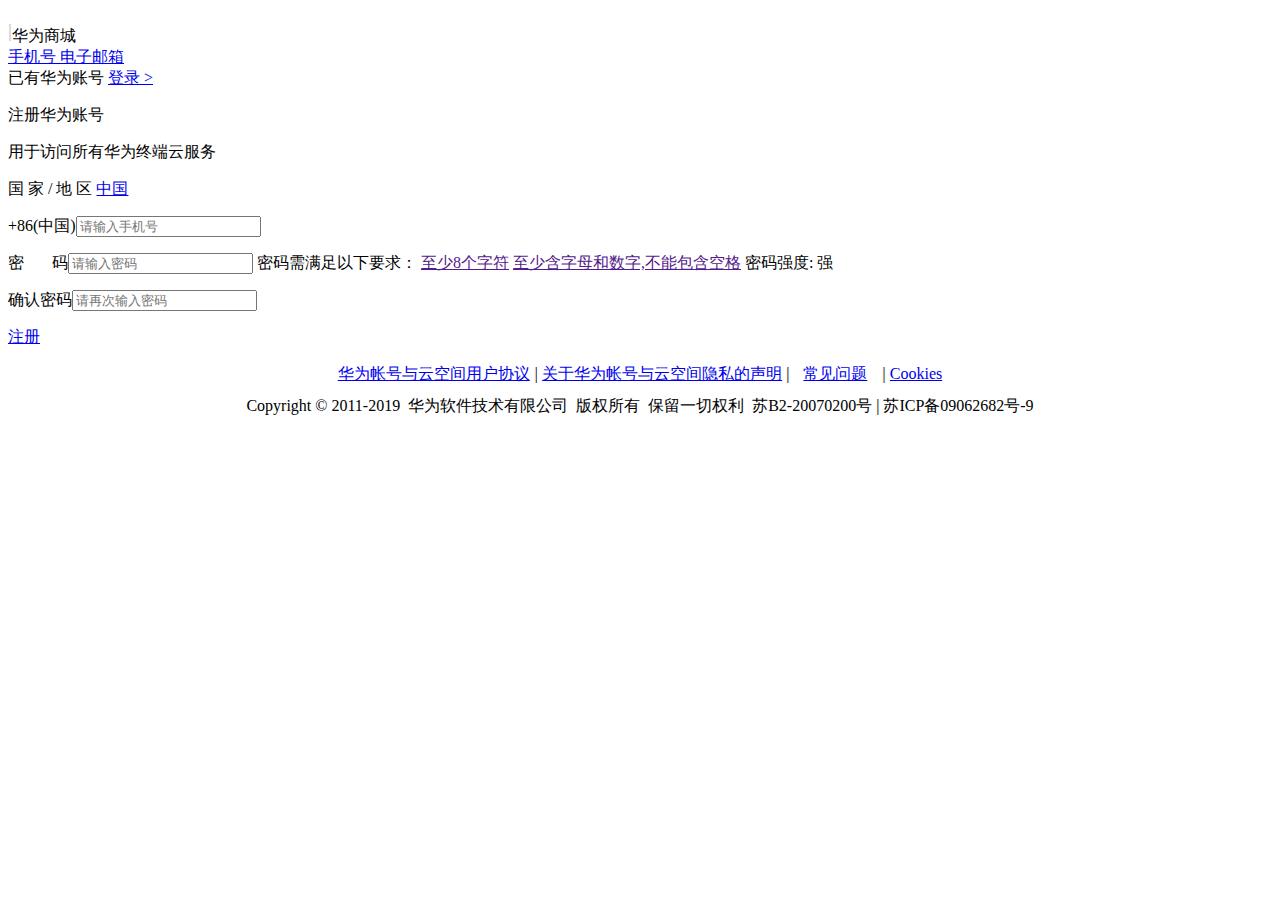
==== views/register.html @ 8db1d567 "finish" ====
<!DOCTYPE html>
<html lang="en">

<head>
    <meta charset="UTF-8">
    <meta name="viewport" content="width=device-width, initial-scale=1.0">
    <meta http-equiv="X-UA-Compatible" content="ie=edge">
    <title>注册_华为帐号</title>
    <link rel="stylesheet" href="../css/common.css">
    <link rel="stylesheet" href="../css/register.css">
</head>

<body>


    <!-- 头部 -->
    <div id="header">
        <div class="contanier ">
            <div class="logo l">
                <img src="https://id1.cloud.huawei.com/CAS/up/idmw_rss_44/logos/head-top.png" alt="">
            </div>
            <div class="name l">
                <b style="font-size: 18px;margin-top: -5px;float: left;color:#cccccc;">|</b>
                <span>华为商城</span>
            </div>
        </div>
    </div>


    <!-- 注册部分 -->
    <div id="register">
        <div class="r_content">
            <div class="reg_tab ">
                <a class="tab_left l" href="javascript:;"> <i class="phone-icon"></i>
                    <span class="tab-phone">手机号</span>
                </a>
                <a class="tab_right l" href="javascript:;"> <i class="mail-icon"></i>
                    <span id="tabPhone" class="tab-phone" style="width: 66px;">电子邮箱</span>
                </a>
            </div>
            <span class="r">已有华为账号 <a href="login.html">登录 ></a></span>

            <div class="reg_detail">
                <div class="reg_title">
                    <p>注册华为账号</p>
                    <p>用于访问所有华为终端云服务</p>
                </div>
                <form action="">
                    <p>
                        <label for="" class="l"> 国 家 / 地 区 </label>
                        <a href="javascript:;" class="last l">
                            <span>中国</span>
                        </a>
                    </p>
                    <p>
                        <label for="">+86(中国)</label><input id="user" type="text" placeholder="请输入手机号">
                        <span class="tips"></span>
                    </p>
                    <p style="position: relative;">
                        <label for="">密&nbsp;&nbsp; &nbsp;&nbsp;&nbsp; 码</label><input id="pass" type="password" placeholder="请输入密码"> <span class="tips"></span>
                        <span class="matips">
                            <span class="matips_1">
                                密码需满足以下要求：
                                <a href="" class="m1_left">至少8个字符</a>
                                <a href="" class="m1_right">至少含字母和数字,不能包含空格</a>
                            </span>
                        <span class="matips_2"></span>
                        <span class="matips_3">
                            密码强度: 强
                        </span>
                        </span>

                    </p>
                    <p>
                        <label for="">确认密码</label><input id="cpass" type="password" placeholder="请再次输入密码"> <span class="tips"></span>
                    </p>
                    <a href="javascript:;" class="button">注册</a>
                    <span class="success"></span>
                </form>
            </div>
            <div class="div_border"></div>
        </div>

    </div>


    <!-- 底部 -->

    <div id="footer">
        <div class="customer-footer">
            <div class="ft">
                <div class="warrant-area">
                    <p style="text-align: center;line-height:20px;height:20px;">
                        <a href="https://id1.cloud.huawei.com/AMW/portal/agreements/userAgreement/zh-cn_userAgreement.html?version=china&amp;countryCode=cn&amp;reqClientType=26" class="rule" target="_blank">华为帐号与云空间用户协议</a>
                        <em class="foot_em">|</em>
                        <a href="https://id1.cloud.huawei.com/AMW/portal/agreements/accPrivacyStatement/zh-cn_accPrivacyStatement.html?version=china&amp;reqClientType=26" class="rule" target="_blank">关于华为帐号与云空间隐私的声明</a>
                        <span class="foot_em"><em style="font-style: normal">|</em> <a style="padding:0 10px;" target="blank" href="https://id1.cloud.huawei.com/AMW/portal/faq/zh-cn_faq.html?version=china&amp;countryCode=cn&amp;lang=zh-cn&amp;reqClientType=26">常见问题</a></span>
                        <em class="foot_em">|</em>
                        <a href="https://consumer.huawei.com/cn/legal/cookie-policy/" class="rule" target="_blank">Cookies</a>
                    </p>
                    <p style="text-align: center;line-height: 12px;height:12px;margin-top: 10px ">
                        Copyright&nbsp;©&nbsp;2011-2019&nbsp;&nbsp;华为软件技术有限公司&nbsp;&nbsp;版权所有&nbsp;&nbsp;保留一切权利&nbsp;&nbsp;苏B2-20070200号&nbsp;|&nbsp;苏ICP备09062682号-9
                    </p>
                </div>
            </div>
        </div>

    </div>
    <script src="../js/register.js"></script>
</body>

</html>
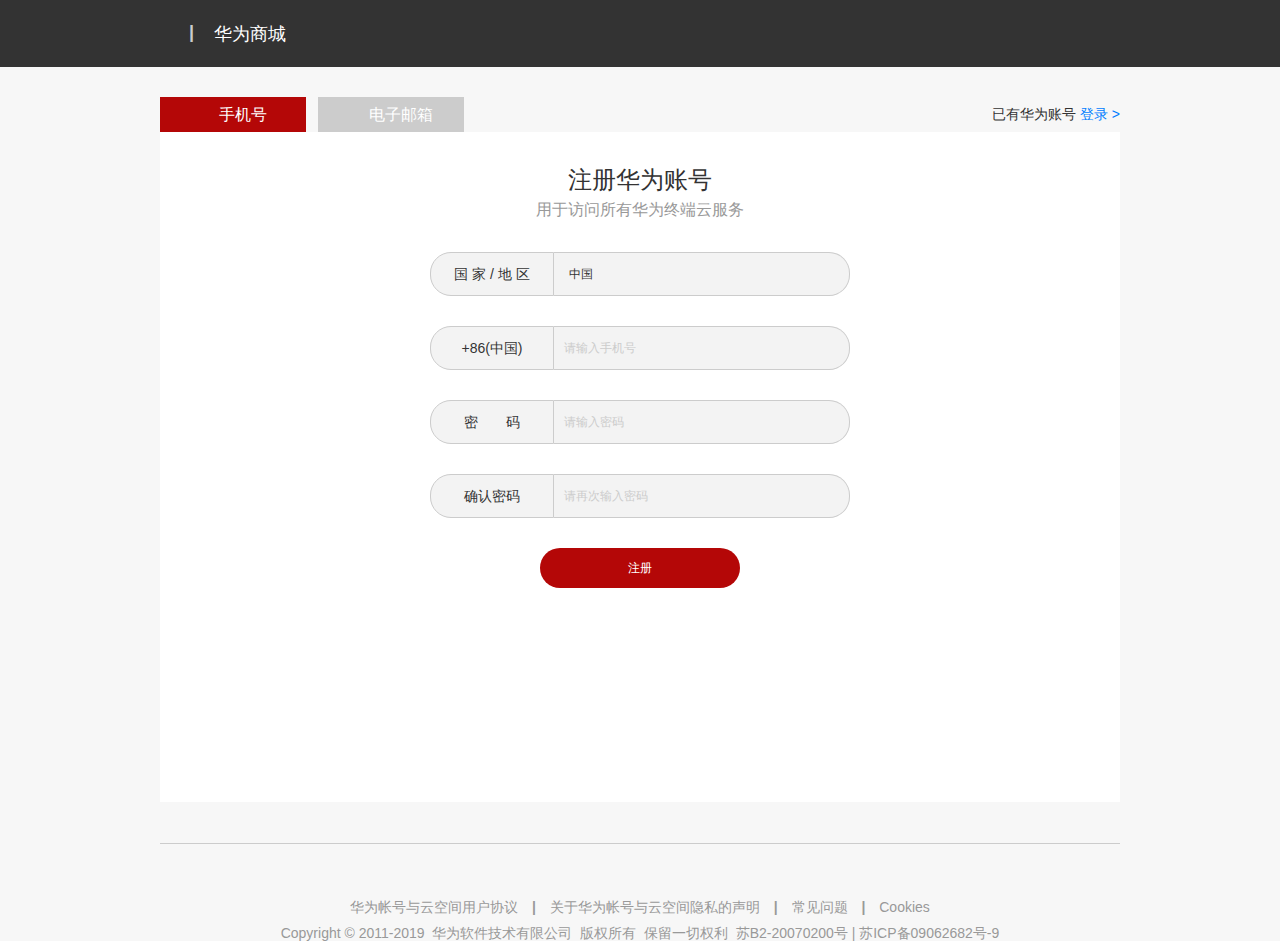
==== commit 7c0adef8: "finish-2" ====
--- a/views/register.html
+++ b/views/register.html
@@ -52,24 +52,12 @@
                             <span>中国</span>
                         </a>
                     </p>
-                    <p>
+                    <p style="position: relative;">
                         <label for="">+86(中国)</label><input id="user" type="text" placeholder="请输入手机号">
                         <span class="tips"></span>
                     </p>
                     <p style="position: relative;">
                         <label for="">密&nbsp;&nbsp; &nbsp;&nbsp;&nbsp; 码</label><input id="pass" type="password" placeholder="请输入密码"> <span class="tips"></span>
-                        <span class="matips">
-                            <span class="matips_1">
-                                密码需满足以下要求：
-                                <a href="" class="m1_left">至少8个字符</a>
-                                <a href="" class="m1_right">至少含字母和数字,不能包含空格</a>
-                            </span>
-                        <span class="matips_2"></span>
-                        <span class="matips_3">
-                            密码强度: 强
-                        </span>
-                        </span>
-
                     </p>
                     <p>
                         <label for="">确认密码</label><input id="cpass" type="password" placeholder="请再次输入密码"> <span class="tips"></span>
@@ -107,6 +95,7 @@
 
     </div>
     <script src="../js/register.js"></script>
+    <script src="../lib/jquery-3.4.1.min.js"></script>
 </body>
 
 </html>--- a/css/common.css
+++ b/css/common.css
@@ -0,0 +1,219 @@
+/* html,body{height:100%;} */
+html,
+body,
+h1,
+h2,
+h3,
+h4,
+h5,
+h6,
+div,
+dl,
+dt,
+dd,
+ul,
+ol,
+li,
+p,
+blockquote,
+pre,
+hr,
+figure,
+table,
+caption,
+th,
+td,
+form,
+fieldset,
+legend,
+input,
+button,
+textarea,
+menu {
+  margin: 0;
+  padding: 0;
+}
+
+header,
+footer,
+section,
+article,
+aside,
+nav,
+hgroup,
+address,
+figure,
+figcaption,
+menu,
+details {
+  display: block;
+}
+
+table {
+  border-collapse: collapse;
+  border-spacing: 0;
+}
+
+caption,
+th {
+  text-align: left;
+  font-weight: normal;
+}
+
+html,
+body,
+fieldset,
+img,
+iframe,
+abbr {
+  border: 0;
+}
+
+i,
+cite,
+em,
+var,
+address,
+dfn {
+  font-style: normal;
+}
+
+[hidefocus],
+summary {
+  outline: 0;
+}
+
+li {
+  list-style: none;
+}
+
+h1,
+h2,
+h3,
+h4,
+h5,
+h6,
+small {
+  font-size: 100%;
+}
+
+sup,
+sub {
+  font-size: 83%;
+}
+
+pre,
+code,
+kbd,
+samp {
+  font-family: inherit;
+}
+
+q:before,
+q:after {
+  content: none;
+}
+
+textarea {
+  overflow: auto;
+  resize: none;
+}
+
+label,
+summary {
+  cursor: default;
+}
+
+a,
+button {
+  cursor: pointer;
+}
+
+h1,
+h2,
+h3,
+h4,
+h5,
+h6,
+em,
+strong,
+b {
+  font-weight: bold;
+}
+
+del,
+ins,
+u,
+s,
+a,
+a:hover {
+  text-decoration: none;
+}
+
+body,
+textarea,
+input,
+button,
+select,
+keygen,
+legend {
+  font: 12px/1.14 Microsoft YaHei, arial;
+  color: #333;
+  outline: 0;
+}
+
+body,
+button,
+input,
+select,
+textarea {
+  font: 12px/1.5 "Helvetica Neue", Helvetica, Arial, "Microsoft Yahei", "Hiragino Sans GB", "Heiti SC", "WenQuanYi Micro Hei", sans-serif;
+}
+
+body {
+  background: #fff;
+}
+
+a {
+  cursor: pointer;
+}
+
+a,
+a:hover {
+  color: #333;
+}
+
+.icon {
+  width: 1em;
+  height: 1em;
+  vertical-align: -0.15em;
+  fill: currentColor;
+  overflow: hidden;
+}
+
+/* *{box-sizing: border-box;} */
+.l {
+  float: left;
+}
+
+.r {
+  float: right;
+}
+
+.bContainer {
+  width: 1920px;
+  margin: 0 auto;
+  position: relative;
+}
+
+.sContainer {
+  width: 1200px;
+  margin: 0 auto;
+  position: relative;
+}
+
+.containerFulid {
+  width: 100%;
+}
+
+/*# sourceMappingURL=common.css.map */
--- a/css/register.css
+++ b/css/register.css
@@ -0,0 +1,295 @@
+body {
+  background-color: #f7f7f7;
+}
+
+#header {
+  height: 67px;
+  background-color: #333;
+}
+#header .contanier {
+  height: 67px;
+  width: 960px;
+  margin: 0 auto;
+}
+#header .contanier .logo {
+  margin-left: 4px;
+  margin-top: 15px;
+}
+#header .contanier img {
+  display: block;
+}
+#header .contanier .name {
+  color: white;
+  font-size: 20px;
+  line-height: 50px;
+  font-family: "arial";
+  padding-top: 12px;
+  margin-left: 25px;
+}
+#header .contanier .name span {
+  color: white;
+  font-size: 18px;
+  margin-top: -3px;
+  float: left;
+  margin-left: 20px;
+}
+
+.r_content {
+  padding-top: 30px;
+  position: relative;
+  width: 960px;
+  height: 750px;
+  margin: 0 auto;
+}
+.r_content .reg_tab {
+  width: 100%;
+  height: 35px;
+}
+.r_content .reg_tab a {
+  width: 146px;
+  height: 35px;
+  display: inline-block;
+  margin-right: 12px;
+  position: relative;
+  background: #b40707;
+}
+.r_content .reg_tab .tab_right {
+  background: #ccc;
+}
+.r_content .reg_tab span {
+  width: 66px;
+  display: inline-block;
+  height: 35px;
+  line-height: 35px;
+  color: #fff;
+  font-size: 16px;
+  text-decoration: none;
+  margin-left: 50px;
+  margin-right: 30px;
+  text-align: center;
+}
+.r_content .reg_tab i {
+  display: inline-block;
+  position: absolute;
+  background: url(https://id1.cloud.huawei.com/CAS/up/idmw_rss_44/css/portal/register_rss_EMUIV6/images/reg-img01.png) no-repeat;
+  width: 14px;
+  height: 22px;
+}
+.r_content .phone-icon {
+  top: 6px;
+  left: 26px;
+  background-position: 0 -18px;
+}
+.r_content .mail-icon {
+  top: 9px;
+  left: 16px;
+  width: 22px;
+  height: 17px;
+  background-position: 0 0;
+}
+
+.r_content .r {
+  position: absolute;
+  font-size: 14px;
+  right: 0;
+  top: 37px;
+}
+.r_content .r a {
+  color: #007dff;
+}
+
+.reg_detail {
+  width: 420px;
+  height: 610px;
+  padding: 30px 270px;
+  background: white;
+}
+.reg_detail .reg_title p {
+  text-align: center;
+  font-size: 24px;
+  color: #333;
+}
+.reg_detail .reg_title p:nth-of-type(2) {
+  font-size: 16px;
+  color: #999;
+}
+
+.r_content form p {
+  width: 420px;
+  height: 44px;
+  margin-bottom: 30px;
+  border-radius: 22px;
+  background: #f3f3f3;
+}
+.r_content form p .matips {
+  position: absolute;
+  left: 75px;
+  bottom: 15px;
+  display: none;
+}
+.r_content form p .matips_1 {
+  text-align: left;
+  display: block;
+  position: relative;
+  top: 35px;
+  padding: 20px 20px 0 40px;
+  width: 205px;
+  height: 80px;
+  border-radius: 5px 5px 0 0;
+  border: 1px solid #eee;
+  margin-bottom: -16px;
+  background: white;
+  z-index: 10;
+}
+.r_content form p .matips_1 a {
+  display: block;
+}
+.r_content form p .matips_2 {
+  display: block;
+  width: 267px;
+  height: 120px;
+  background: url(https://id1.cloud.huawei.com/CAS/up/idmw_rss_44/css/common/images/auth_tips.png) no-repeat -10px 0;
+}
+.r_content form p .matips_3 {
+  position: absolute;
+  z-index: 12;
+  top: 117px;
+  width: 205px;
+  height: 23px;
+  left: 40px;
+  border-bottom: 4px solid #37cc0e;
+}
+.r_content form p:nth-of-type(1) {
+  margin-top: 30px;
+}
+.r_content form p select {
+  border: 0;
+  height: 42px;
+  font-size: 20px;
+}
+.r_content form p .tips {
+  position: absolute;
+  padding: 7px 16px;
+  font-size: 12px;
+  color: #ff3320;
+  width: 84px;
+  line-height: 30px;
+}
+.r_content label {
+  display: inline-block;
+  text-align: center;
+  border-radius: 21px 0 0 21px;
+  font-size: 14px;
+  border: 1px solid #ccc;
+  line-height: 42px;
+  width: 90px;
+  height: 42px;
+  padding: 0 16px;
+  vertical-align: middle;
+}
+.r_content input {
+  display: inline-block;
+  border: 0;
+  border: 1px solid #ccc;
+  background: #f3f3f3;
+  border-left: 0;
+  border-radius: 0 21px 21px 0;
+  width: 295px;
+  text-indent: 10px;
+  height: 42px;
+  vertical-align: middle;
+}
+.r_content input::placeholder {
+  color: #cccccc;
+}
+.r_content .last {
+  display: inline-block;
+  border: 0;
+  border: 1px solid #ccc;
+  border-left: 0;
+  border-radius: 0 21px 21px 0;
+  width: 295px;
+  height: 42px;
+  line-height: 42px;
+  cursor: auto;
+}
+.r_content .last > span {
+  margin-right: 20px;
+  display: inline-block;
+  line-height: 42px;
+  position: relative;
+}
+.r_content .last > span em {
+  font-style: normal;
+  font-weight: 400;
+}
+.r_content .last > span .span1 {
+  position: absolute;
+  top: 42px;
+  left: 0;
+  width: 156px;
+  height: 200px;
+  background: #fff;
+  overflow: auto;
+  border-radius: 5px;
+  z-index: 100;
+  display: none;
+  box-shadow: 1px 2px 17px 8px rgba(0, 0, 0, 0.03);
+}
+.r_content .last > span .span1 > span {
+  display: block;
+  width: 120px;
+  height: 15px;
+  padding: 8px 16px;
+  line-height: 15px;
+  border-radius: 5px 0 0 0;
+}
+.r_content .last > span .span1 > span:hover {
+  background-color: rgba(0, 125, 255, 0.2);
+}
+.r_content .last > span:nth-of-type(1) {
+  margin-left: 15px;
+}
+.r_content .last > span .bg {
+  width: 12px;
+  height: 6px;
+  background-image: url(https://id1.cloud.huawei.com/CAS/up/idmw_rss_44/css/common/images/triangle_green.png);
+  background-size: cover;
+  display: inline-block;
+  cursor: pointer;
+}
+.r_content .button {
+  display: block;
+  width: 200px;
+  height: 40px;
+  margin: 30px auto;
+  border-radius: 20px;
+  cursor: pointer;
+  line-height: 40px;
+  text-align: center;
+  background-color: #b40707;
+  border: 0;
+  color: #fff;
+}
+
+#footer {
+  background-color: #f7f7f7;
+  margin-top: 50px;
+}
+#footer p {
+  color: #999;
+  font-size: 14px;
+}
+#footer a {
+  color: #999;
+  padding: 0 10px;
+}
+
+.div_border {
+  width: 960px;
+  height: 41px;
+  margin: 0 auto;
+  border-bottom: 1px solid #ccc;
+}
+
+/*# sourceMappingURL=register.css.map */
